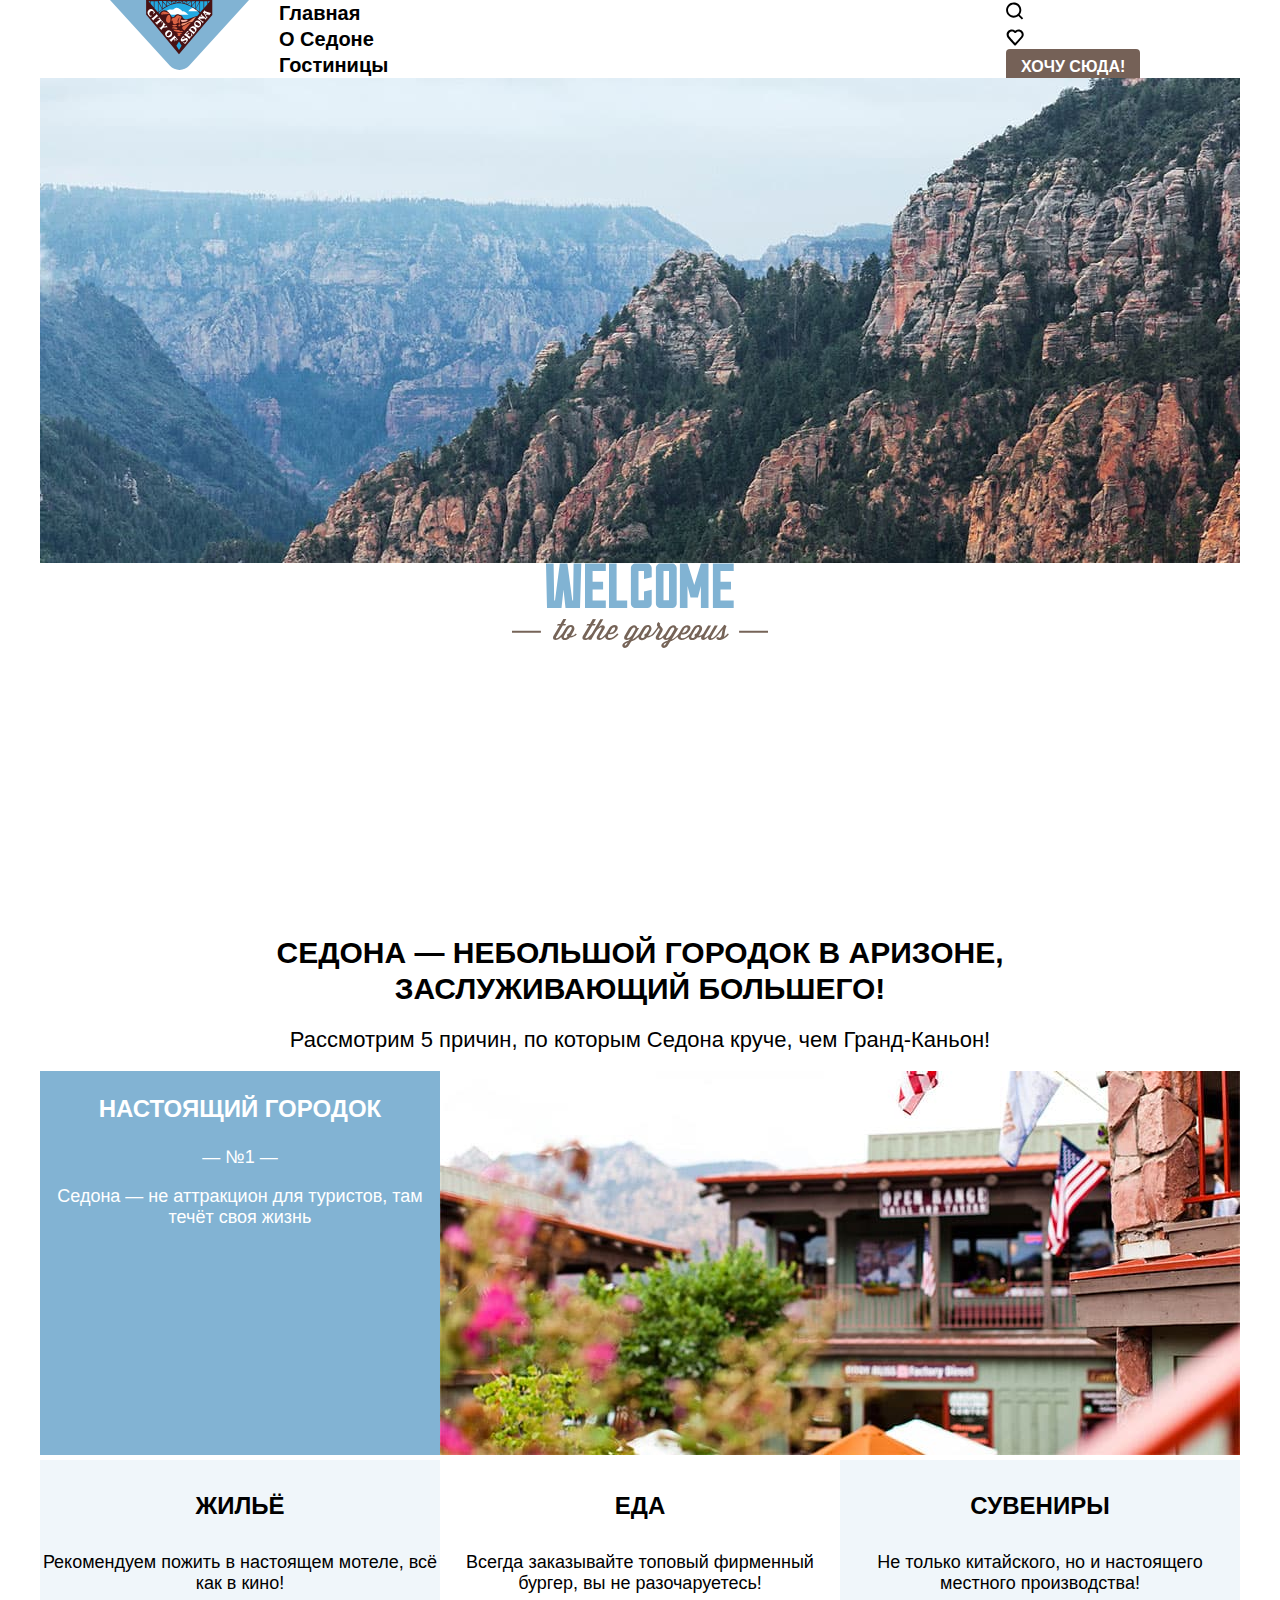
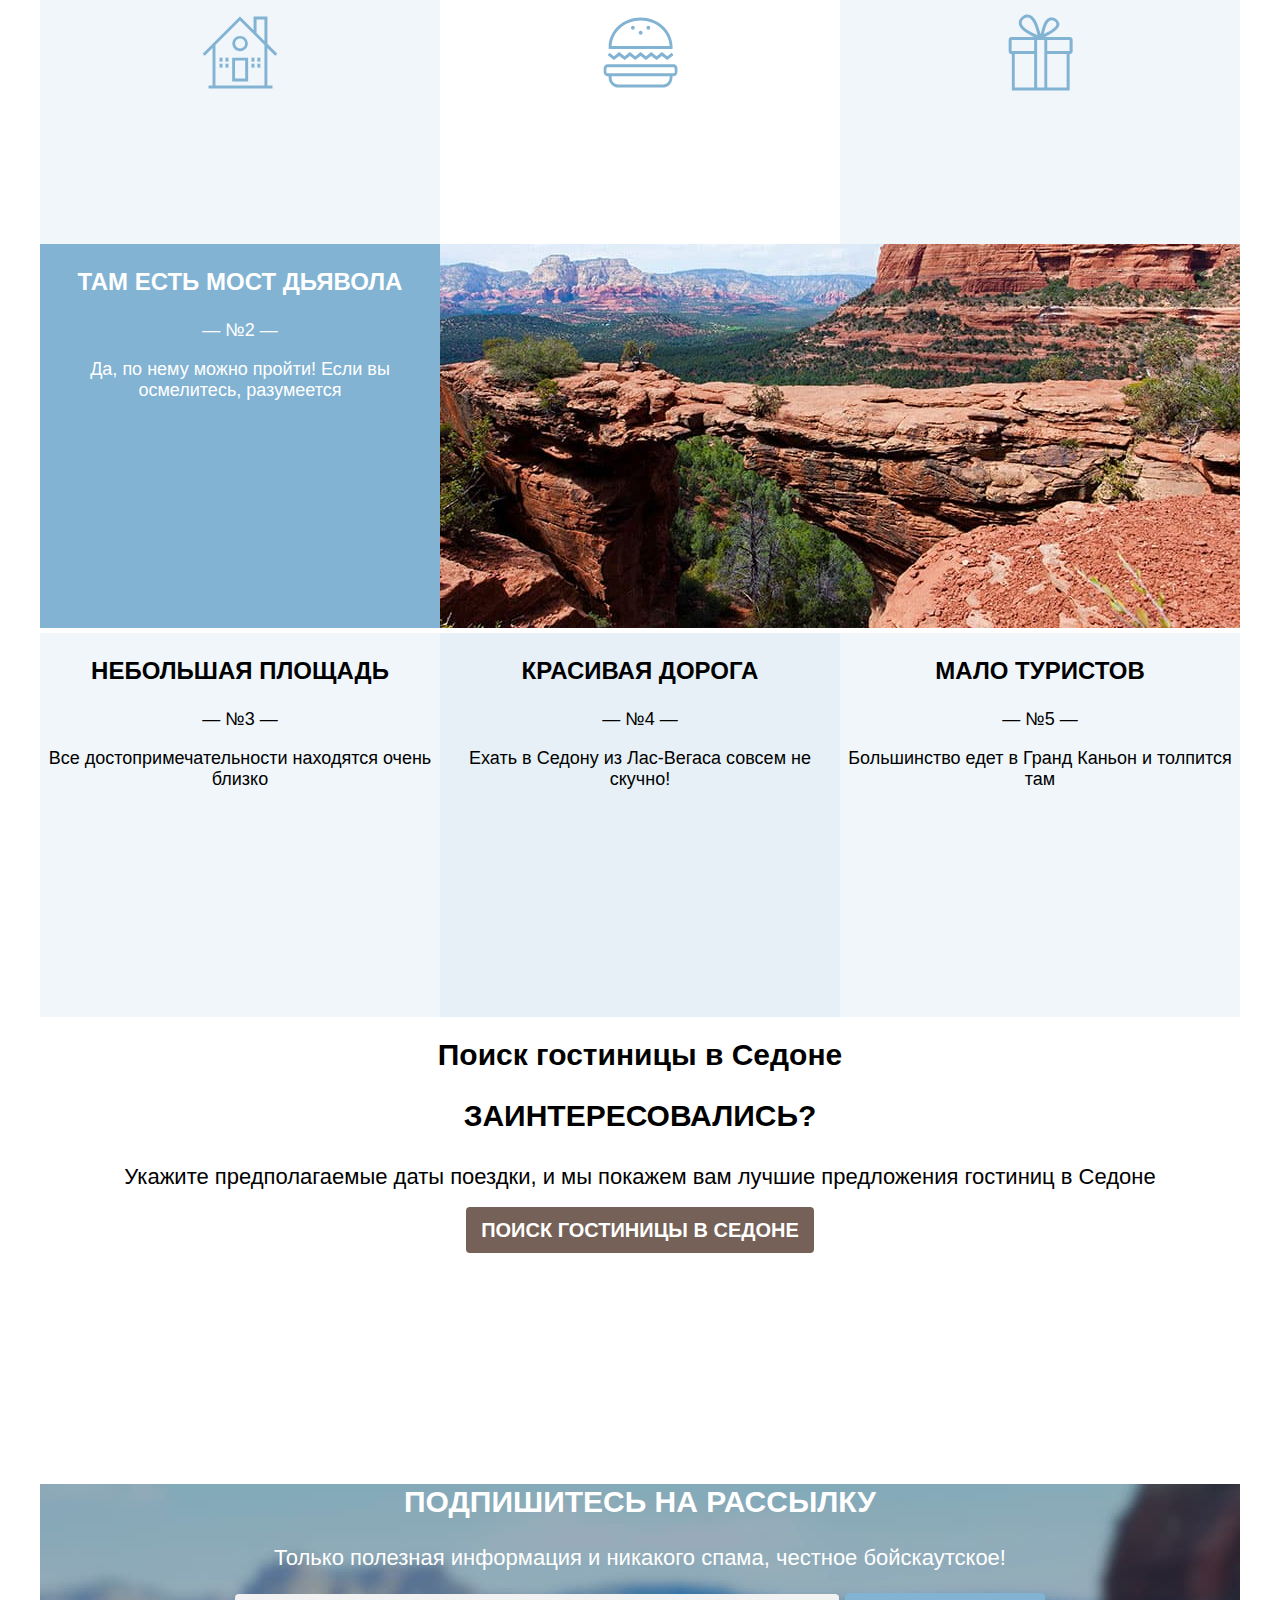
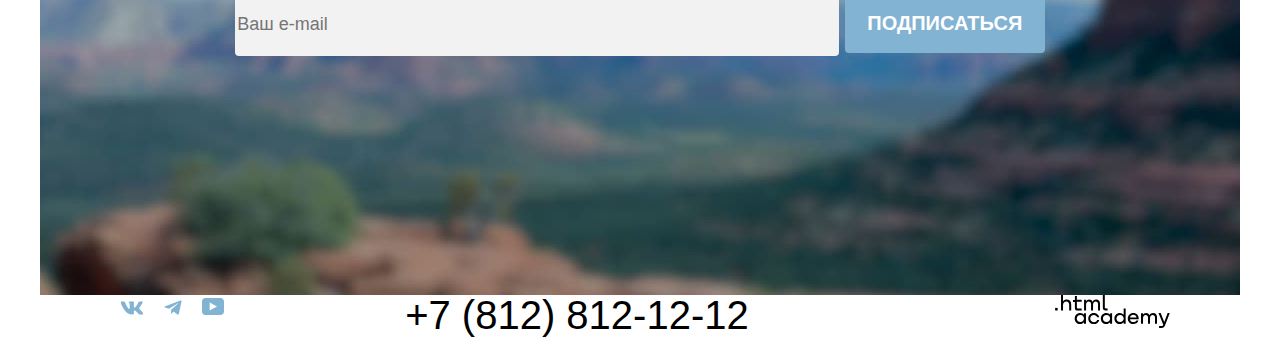
==== 6/index.html @ 169e7629 ":heavy_check_mark: Сборка #6" ====
<!DOCTYPE html>
<html lang="ru">
  <head>
    <meta charset="utf-8">
    <title>HTML Academy: Седона</title>
    <link rel="stylesheet" href="styles/styles.css">
    <base href="https://htmlacademy-htmlcss.github.io/2075847-sedona-34/6/">
</head>
  <body>
  <header class="page-header">
    <nav class="navigation">
      <img class="icon" src="images/logo.svg" width="139" height="70" alt="Иконка Седона">
      <ul class="navigation-list">
        <li class="navigation-item">
          <a class="navigation-link" href="about.html">Главная</a>
        </li>
        <li class="navigation-item">
          <a class="navigation-link" href="about.html">О Седоне</a>
        </li>
        <li class="navigation-item">
          <a class="navigation-link" href="catalog.html">Гостиницы</a>
        </li>
      </ul>
      <ul class="navigation-list navigation-user">
        <li class="navigation-item">
          <a class="navigation-user" href="#">
             <img src="images/search.svg" width="18.05" height="18.1" alt="Поиск">
          </a>
        </li>
        <li class="navigation-item">
          <a class="navigation-user" href="#">
            <img src="images/favorite.svg" width="18.05" height="17" alt="Избранное">
          </a>
        </li>
        <li class="navigation-item">
          <a class="navigation-user-link" href="#">Хочу сюда!</a>
        </li>
      </ul>
    </nav>
  </header>
  <main class="main-container main-index">
    <div class="page-container">
    <img class="logo" src="images/index-background.jpg" width="1200" height="485" alt="Логотип Седона">
    <img class="logo" src="images/welcome.svg" width="458" height="352" alt="Логотип Седона">
    <h1 class="subject">Седона — небольшой городок в Аризоне, <br>заслуживающий большего!</h1>
    <section class="advantages">
    <h2 class="subtitle">Рассмотрим 5 причин, по которым Седона круче, чем Гранд-Каньон!</h2>
      <ul class="advantages-list">
        <div class="block1">
        <li class="advantages-first">
          <h3 class="advantages-title">Настоящий городок</h3>
          <p class="advantages-description">— №1 —</p>
          <p class="advantages-description">Седона — не аттракцион для туристов, там течёт своя жизнь</p>
        </li>
        <li><img class="picture1" src="images/photo-1.jpg" width="800" height="384" alt="Пейзаж городка Седона"></li>
          <section class="benefits">
            <ul class="benefits-list">
              <li class="benefits-first">
                <h4 class="benefits-title">Жильё</h4>
                <p class="benefits-description">Рекомендуем пожить в настоящем мотеле, всё как в кино!</p>
              </li>
              <li class="benefits-second">
                <h4 class="benefits-title">Еда</h4>
                <p class="benefits-description">Всегда заказывайте топовый фирменный бургер, вы не разочаруетесь!</p>
              </li>
              <li class="benefits-third">
                <h4 class="benefits-title">Сувениры</h4>
                <p class="benefits-description">Не только китайского, но и настоящего местного производства!</p>
              </li>
            </ul>
          </section>
      </div>
      <div class="block2">
        <li class="advantages-second">
          <h3 class="advantages-title">Там есть мост дьявола</h3>
          <p class="advantages-description">— №2 —</p>
          <p class="advantages-description">Да, по нему можно пройти! Если вы осмелитесь, разумеется</p>
        </li>
        <li><img class="picture2" src="images/photo-2.jpg" width="800" height="384" alt="Мост дьявола"></li>
      </div>
      <div class=block3>
        <li class="advantages-third">
          <h3 class="advantages-title">Небольшая площадь</h3>
          <p class="advantages-description">— №3 —</p>
          <p class="advantages-description">Все достопримечательности находятся очень близко</p>
        </li>
        <li class="advantages-fourth">
          <h3 class="advantages-title">Красивая дорога</h3>
          <p class="advantages-description">— №4 —</p>
          <p class="advantages-description">Ехать в Седону из Лас-Вегаса совсем не скучно!</p>
        </li>
        <li class="advantages-fifth">
          <h3 class="advantages-title">Мало туристов</h3>
          <p class="advantages-description">— №5 —</p>
          <p class="advantages-description">Большинство едет в Гранд Каньон и толпится там</p>
        </li>
      </div>
      </ul>
    </section>
    <section class="appointment">
      <h2 class="visually-hidden">Поиск гостиницы в Седоне</h2>
      <p class="appointment-caption"><b>Заинтересовались?</b></p>
      <p class="appointment-text">Укажите предполагаемые даты поездки, и мы покажем вам лучшие предложения гостиниц в Седоне</p>
      <a class="appointment-link" href="#">Поиск гостиницы в Седоне</a>
    </section>
    <section class="newsletter">
      <h2 class="newsletter-title">Подпишитесь на рассылку</h2>
      <p class="newsletter-text">Только полезная информация и никакого спама, честное бойскаутское!</p>
      <form class="newsletter-form" action="https://echo.htmlacademy.ru/" method="post">
        <input class="field" placeholder="Ваш e-mail" type="email" name="newsletter-email" id="newsletter-email">
        <button class="button newsletter-button" type="submit">Подписаться</button>
      </form>
    </section>
    </div>
  </main>
  <footer class="page-footer">
    <ul class="footer-list">
      <div class="footer-social">
      <li class="footer-item">
        <a class="button" href="https://vk.com/htmlacademy">
          <img src="images/vk.svg" width="24" height="14" alt="Вконтакте">
        </a>
      </li>
      <li class="footer-item">
        <a class="button" href="https://t.me/htmlacademy">
          <img src="images/telegram.svg" width="18" height="15.1" alt="Телеграм">
        </a>
      </li>
      <li class="footer-item">
        <a class="button" href="https://www.youtube.com/user/htmlacademyru">
          <img src="images/youtube.svg" width="22" height="17" alt="YouTube">
        </a>
      </li>
      </div>
      <li class="footer-contacts">
        <a class="contacts-phone" href="tel.+7(812)812-12-12">+7 (812) 812-12-12</a>
      </li>
      <li class="footer-htmlacademy">
        <a class="htmlacademy-link" href="https://htmlacademy.ru/">
          <img class="htmlacademy-logo" src="images/htmlacademy.svg" width="114.9" height="32.9" alt="Иконка html academy">
        </a>
      </li>
    </ul>
  </footer>
  </body>
</html>
---- 6/styles/styles.css ----
@font-face {
    font-family: "PT Sans";
    font-style: normal;
    font-weight: 400;
    src: url("fonts/pt-sans-regular.woff2") format("woff2");
    font-display: swap;
  }

  @font-face {
    font-family: "PT Sans";
    font-style: normal;
    font-weight: 700;
    src: url("fonts/pt-sans-bold.woff2") format("woff2");
    font-display: swap;
  }

  @font-face {
    font-family: "PT Sans";
    font-style: italic;
    font-weight: 400;
    src: url("fonts/pt-sans-italic.woff2") format("woff2");
    font-display: swap;
  }

  @font-face {
    font-family: "PT Sans";
    font-style: italic;
    font-weight: 700;
    src: url("fonts/pt-sans-bold-italic.woff2") format("woff2");
    font-display: swap;
  }

  html {
    height: 100%;
  }

  body {
    display: flex;
    flex-direction: column;
    min-height: 100%;
    font-family: "PT Sans", sans-serif;
    font-size: 20px;
    line-height: 26px;
    background-color: #ffffff;
    color: #000000;
    margin: 0;
  }

 .navigation {
  display: flex;
  width: 1200px;
  margin: 0 auto;
 }

 .navigation-list {
  margin: 0;
  padding: 0;
 }

 .icon {
  margin-left: 70px;
 }

  .navigation-item {
    font-weight: 700;
    list-style-type: none;
    width: 390px;
    margin-left: 30px;
  }

  .navigation-link {
    text-decoration: none;
    color: #000000;
  }

  .navigation-user {
    font-weight: 700;
    color: #000000;
    list-style-type: none;
    width: 264px;
    margin-left: auto;
  }

  .navigation-user-link {
    font-weight: 700;
    font-size: 16px;
    line-height: 20px;
    background-color: #756157;
    border-radius: 4px;
    color: #ffffff;
    text-decoration: none;
    padding: 15px;
    padding-top: 9px;
    padding-bottom: 8px;
    text-transform: uppercase;
  }

  .main-container {
    flex-grow: 1;
  }

  .page-container {
    width: 1200px;
    margin: 0 auto;
  }

  .logo {
    display: block;
    margin: 0 auto;
  }

  .subject {
    font-weight: 700;
    font-size: 30px;
    line-height: 36px;
    text-transform: uppercase;
    text-align: center;
  }

  .subtitle {
    font-weight: 400;
    font-size: 22px;
    line-height: 26px;
    text-align: center;
    text-transform: none;
  }

  .advantages-title {
    font-weight: 700;
    font-size: 24px;
    line-height: 28px;
    text-transform: uppercase;
  }


  .advantages-list {
    font-weight: 400;
    font-size: 18px;
    line-height: 21px;
    text-align: center;
    list-style-type: none;
    width: 400px;
    margin: 0;
    padding: 0;
  }

  .block1 {
    display: flex;
    width: 1200px;
    flex-wrap: wrap;
  }

  .block2 {
    display: flex;
    width: 1200px;
  }

  .block3 {
    display: flex;
    width: 1200px;
  }

  .benefits-list {
    font-weight: 400;
    font-size: 18px;
    line-height: 21px;
    text-align: center;
    list-style-type: none;
    display: flex;
    width: 1200px;
    justify-content: space-between;
    margin: 0;
    padding: 0;
  }

  .benefits-title {
    font-weight: 700;
    font-size: 24px;
    line-height: 28px;
    text-transform: uppercase;
  }

  .advantages-first {
    width: 400px;
    height: 384px;
    background-color: #82B3D3;
    color: #ffffff;
  }

  .advantages-second {
    width: 400px;
    height: 384px;
    background-color: #82B3D3;
    color: #ffffff;
  }

  .advantages-third {
    width: 400px;
    height: 384px;
    background-color: rgba(131, 179, 211, 0.12);
  }

  .advantages-fourth {
    width: 400px;
    height: 384px;
    background-color: rgba(131, 179, 211, 0.2);
  }

  .advantages-fifth {
    width: 400px;
    height: 384px;
    background-color: rgba(131, 179, 211, 0.12);
  }

  .benefits-first {
    background-image: url("../images/house.svg");
    background-color:rgba(131, 179, 211, 0.12);
    background-repeat: no-repeat;
    background-position: center;
    width: 400px;
    height: 384px;
  }

  .benefits-second {
    background-image: url("../images/food.svg");
    background-repeat: no-repeat;
    background-position: center;
    width: 400px;
    height: 384px;
  }

  .benefits-third {
    background-image: url("../images/box.svg");
    background-repeat: no-repeat;
    background-position: center;
    width: 400px;
    height: 384px;
  }

  .benefits-third {
    background-color: rgba(131, 179, 211, 0.12);
  }

  .appointment {
    width: 1200px;
    height: 417px;
    text-align: center;
  }

  .appointment-caption {
    font-weight: 700;
    font-size: 30px;
    line-height: 36px;
    text-transform: uppercase;
  }

  .appointment-text {
    font-weight: 400;
    font-size: 22px;
    line-height: 26px;
  }

  .appointment-link {
    font-weight: 700;
    line-height: 36px;
    text-transform: uppercase;
    width: 574px;
    height: 60px;
    background-color: #756157;
    color: #ffffff;
    text-decoration: none;
    padding: 15px;
    padding-top: 12px;
    padding-bottom: 12px;
    border-radius: 4px;
  }

  .newsletter {
    color: #ffffff;
    width: 1200px;
    height: 411px;
    text-align: center;
    background-image: url(../images/background.jpg);
  }

  .newsletter-title {
    font-weight: 700;
    font-size: 30px;
    line-height: 36px;
    text-transform: uppercase;
  }

  .newsletter-text {
    font-weight: 400;
    font-size: 22px;
    line-height: 26px;
  }

  .field {
    width: 600px;
    height: 60px;
    font-weight: 400;
    font-size: 18px;
    line-height: 21px;
    border-radius: 4px;
    border: none;
    background-color: #F2F2F2;
  }

  .newsletter-button {
    font-weight: 700;
    font-size: 20px;
    line-height: 36px;
    background: #82B3D3;
    color: #ffffff;
    border-radius: 4px;
    border: none;
    text-transform: uppercase;
    width: 200px;
    height: 60px;
  }

  .footer-list {
    display: flex;
    width: 1200px;
    margin: 0 auto;
    padding: 0;
  }

  .footer-item {
    list-style-type: none;
  }

  .footer-social {
    display: flex;
    width: 142px;
    margin-left: 70px;
  }

  .footer-item {
    padding: 0 10px;
  }

  .footer-contacts {
    display: block;
    margin: auto;
    list-style-type: none;
    font-weight: 400;
    font-size: 40px;
    line-height: 40px;
  }

  .contacts-phone {
    color: #000000;
    text-decoration: none;
  }

  .footer-htmlacademy {
    margin-left: auto;
    margin-right: 70px;
    width: 115px;
    list-style-type: none;
  }
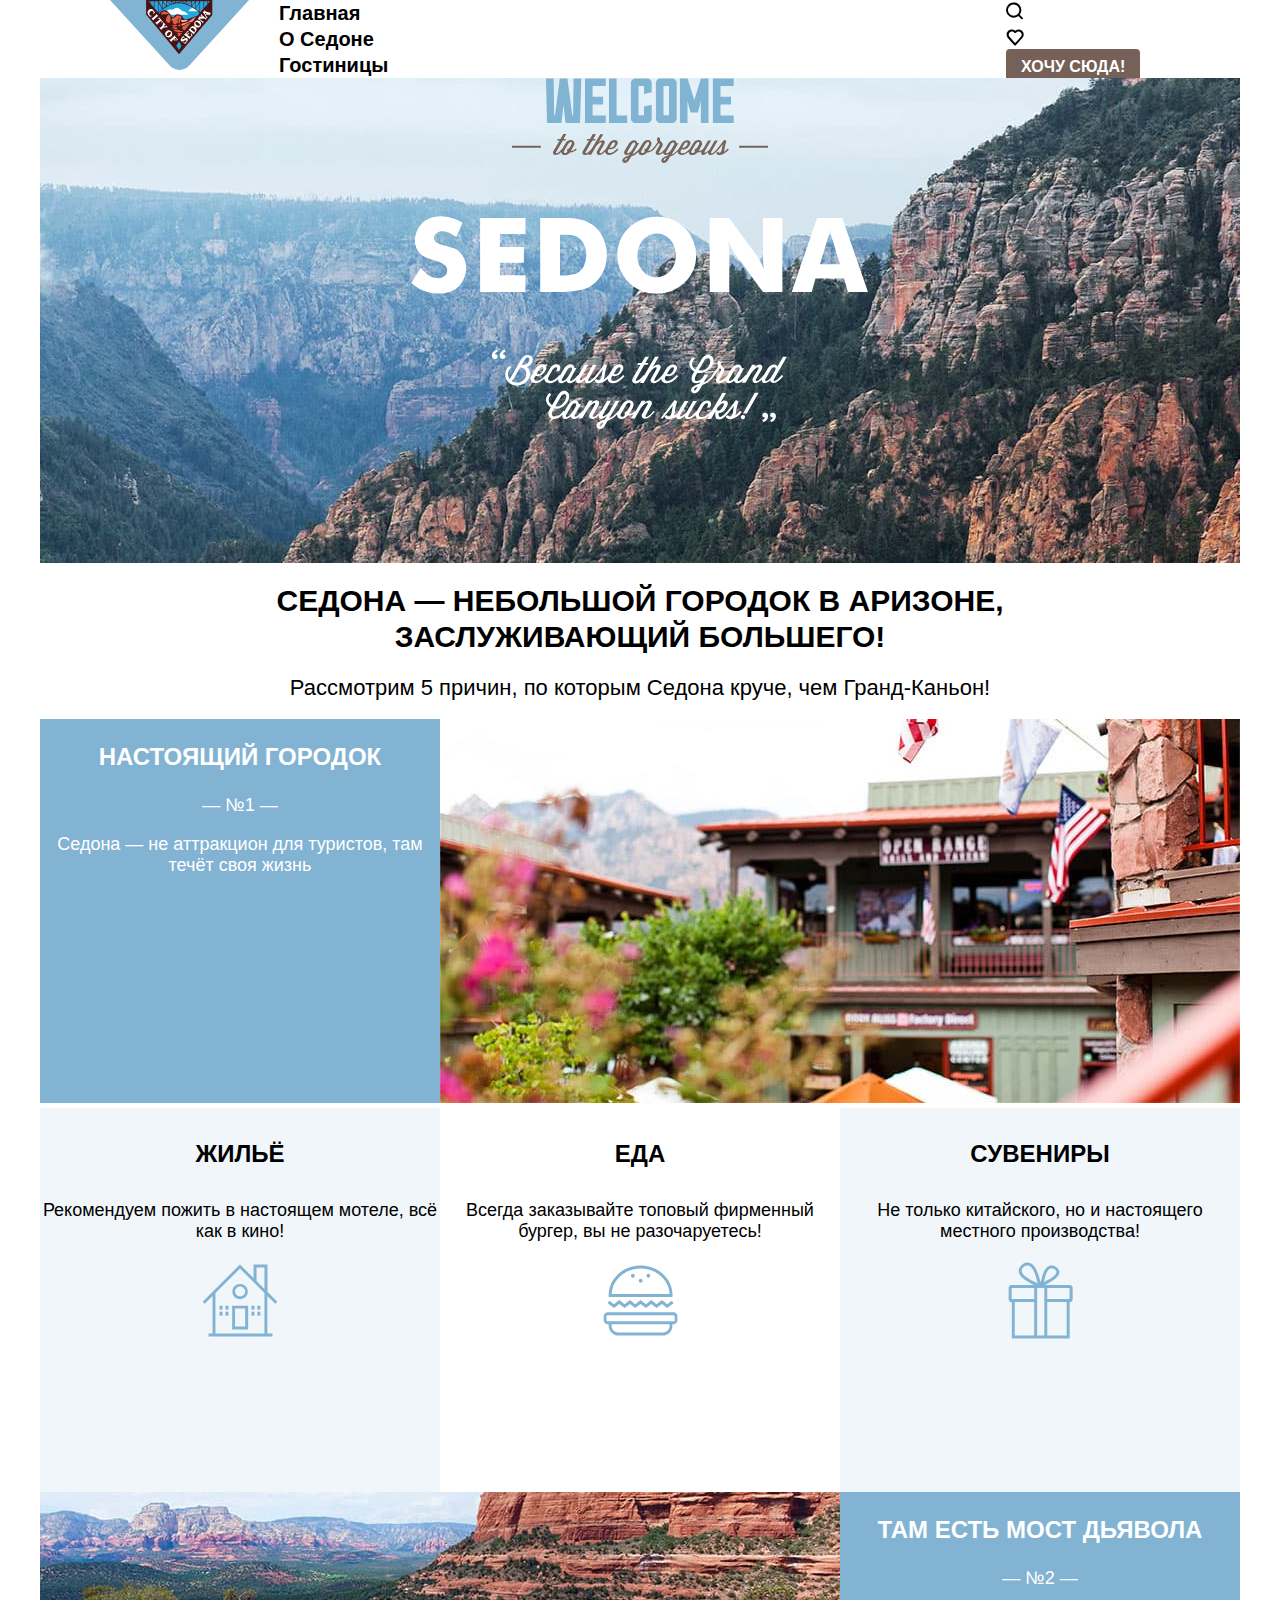
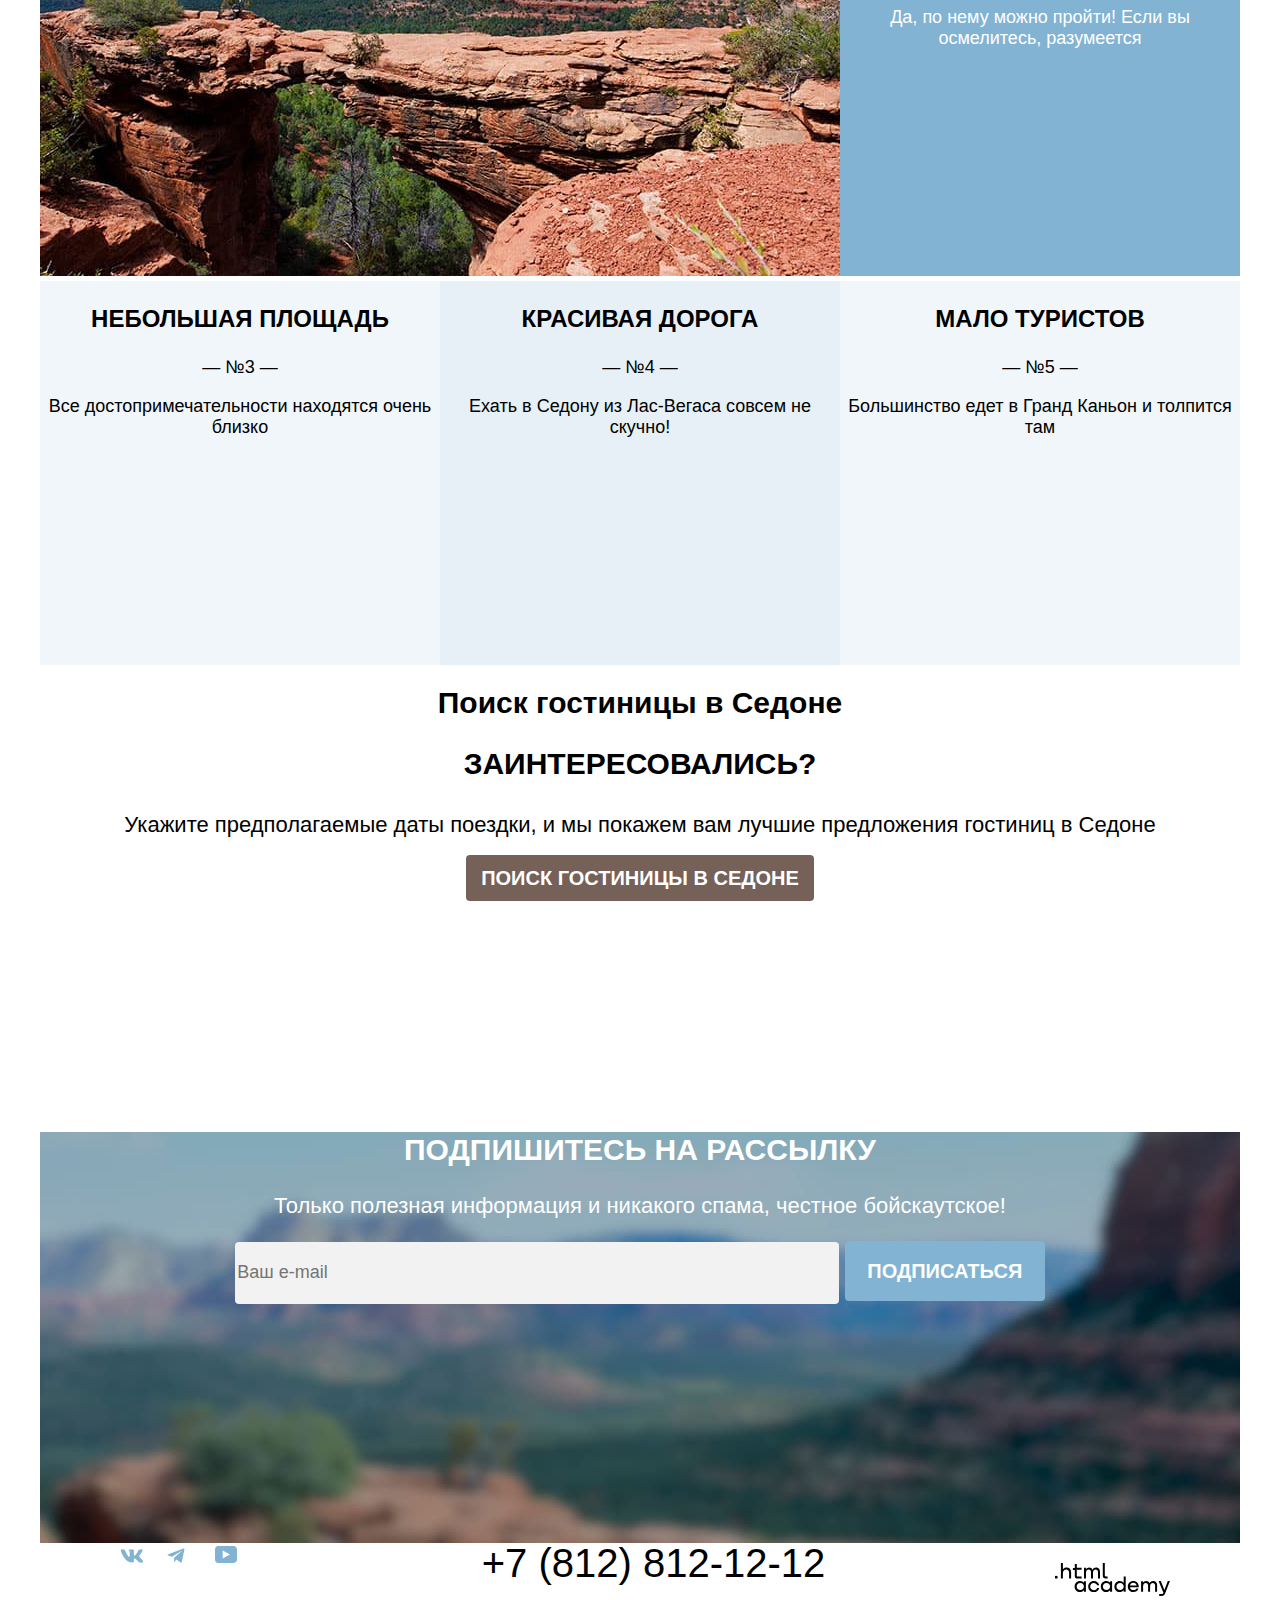
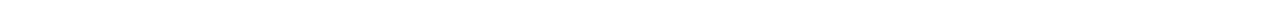
==== commit 2b635196: ":heavy_check_mark: Сборка #6" ====
--- a/6/index.html
+++ b/6/index.html
@@ -24,12 +24,12 @@
       <ul class="navigation-list navigation-user">
         <li class="navigation-item">
           <a class="navigation-user" href="#">
-             <img src="images/search.svg" width="18.05" height="18.1" alt="Поиск">
+             <img src="images/search.svg" width="18" height="18" alt="Поиск">
           </a>
         </li>
         <li class="navigation-item">
           <a class="navigation-user" href="#">
-            <img src="images/favorite.svg" width="18.05" height="17" alt="Избранное">
+            <img src="images/favorite.svg" width="18" height="17" alt="Избранное">
           </a>
         </li>
         <li class="navigation-item">
@@ -40,45 +40,41 @@
   </header>
   <main class="main-container main-index">
     <div class="page-container">
-    <img class="logo" src="images/index-background.jpg" width="1200" height="485" alt="Логотип Седона">
-    <img class="logo" src="images/welcome.svg" width="458" height="352" alt="Логотип Седона">
+      <div class="logo-container">
+        <img class="logo" src="images/welcome.svg" width="458" height="352" alt="Логотип Седона">
+      </div>
     <h1 class="subject">Седона — небольшой городок в Аризоне, <br>заслуживающий большего!</h1>
     <section class="advantages">
     <h2 class="subtitle">Рассмотрим 5 причин, по которым Седона круче, чем Гранд-Каньон!</h2>
       <ul class="advantages-list">
-        <div class="block1">
         <li class="advantages-first">
           <h3 class="advantages-title">Настоящий городок</h3>
           <p class="advantages-description">— №1 —</p>
           <p class="advantages-description">Седона — не аттракцион для туристов, там течёт своя жизнь</p>
         </li>
-        <li><img class="picture1" src="images/photo-1.jpg" width="800" height="384" alt="Пейзаж городка Седона"></li>
-          <section class="benefits">
-            <ul class="benefits-list">
-              <li class="benefits-first">
-                <h4 class="benefits-title">Жильё</h4>
-                <p class="benefits-description">Рекомендуем пожить в настоящем мотеле, всё как в кино!</p>
-              </li>
-              <li class="benefits-second">
-                <h4 class="benefits-title">Еда</h4>
-                <p class="benefits-description">Всегда заказывайте топовый фирменный бургер, вы не разочаруетесь!</p>
-              </li>
-              <li class="benefits-third">
-                <h4 class="benefits-title">Сувениры</h4>
-                <p class="benefits-description">Не только китайского, но и настоящего местного производства!</p>
-              </li>
-            </ul>
-          </section>
-      </div>
-      <div class="block2">
+        <li>
+          <img class="picture1" src="images/photo-1.jpg" width="800" height="384" alt="Пейзаж городка Седона">
+        </li>
+        <li class="benefits-first">
+          <h4 class="benefits-title">Жильё</h4>
+          <p class="benefits-description">Рекомендуем пожить в настоящем мотеле, всё как в кино!</p>
+        </li>
+        <li class="benefits-second">
+          <h4 class="benefits-title">Еда</h4>
+          <p class="benefits-description">Всегда заказывайте топовый фирменный бургер, вы не разочаруетесь!</p>
+        </li>
+          <li class="benefits-third">
+          <h4 class="benefits-title">Сувениры</h4>
+          <p class="benefits-description">Не только китайского, но и настоящего местного производства!</p>
+        </li>
+        <li>
+          <img class="picture2" src="images/photo-2.jpg" width="800" height="384" alt="Мост дьявола">
+        </li>
         <li class="advantages-second">
           <h3 class="advantages-title">Там есть мост дьявола</h3>
           <p class="advantages-description">— №2 —</p>
           <p class="advantages-description">Да, по нему можно пройти! Если вы осмелитесь, разумеется</p>
         </li>
-        <li><img class="picture2" src="images/photo-2.jpg" width="800" height="384" alt="Мост дьявола"></li>
-      </div>
-      <div class=block3>
         <li class="advantages-third">
           <h3 class="advantages-title">Небольшая площадь</h3>
           <p class="advantages-description">— №3 —</p>
@@ -94,7 +90,6 @@
           <p class="advantages-description">— №5 —</p>
           <p class="advantages-description">Большинство едет в Гранд Каньон и толпится там</p>
         </li>
-      </div>
       </ul>
     </section>
     <section class="appointment">
@@ -114,33 +109,33 @@
     </div>
   </main>
   <footer class="page-footer">
-    <ul class="footer-list">
-      <div class="footer-social">
-      <li class="footer-item">
-        <a class="button" href="https://vk.com/htmlacademy">
-          <img src="images/vk.svg" width="24" height="14" alt="Вконтакте">
+    <div class="footer-container">
+      <ul class="footer-list">
+        <li class="footer-item">
+          <a class="button" href="https://vk.com/htmlacademy">
+            <img src="images/vk.svg" width="24" height="14" alt="Вконтакте">
+          </a>
+        </li>
+        <li class="footer-item">
+          <a class="button" href="https://t.me/htmlacademy">
+            <img src="images/telegram.svg" width="18" height="15" alt="Телеграм">
+          </a>
+        </li>
+        <li class="footer-item">
+          <a class="button" href="https://www.youtube.com/user/htmlacademyru">
+            <img src="images/youtube.svg" width="22" height="17" alt="YouTube">
+          </a>
+        </li>
+      </ul>
+      <p class="footer-contacts">
+        <a class="contacts-phone" href="tel.+7(812)812-12-12">+7 (812) 812-12-12</a>
+      </p>
+      <p class="footer-htmlacademy">
+        <a class="htmlacademy-link" href="https://htmlacademy.ru/">
+          <img class="htmlacademy-logo" src="images/htmlacademy.svg" width="115" height="33" alt="Иконка html academy">
         </a>
-      </li>
-      <li class="footer-item">
-        <a class="button" href="https://t.me/htmlacademy">
-          <img src="images/telegram.svg" width="18" height="15.1" alt="Телеграм">
-        </a>
-      </li>
-      <li class="footer-item">
-        <a class="button" href="https://www.youtube.com/user/htmlacademyru">
-          <img src="images/youtube.svg" width="22" height="17" alt="YouTube">
-        </a>
-      </li>
-      </div>
-      <li class="footer-contacts">
-        <a class="contacts-phone" href="tel.+7(812)812-12-12">+7 (812) 812-12-12</a>
-      </li>
-      <li class="footer-htmlacademy">
-        <a class="htmlacademy-link" href="https://htmlacademy.ru/">
-          <img class="htmlacademy-logo" src="images/htmlacademy.svg" width="114.9" height="32.9" alt="Иконка html academy">
-        </a>
-      </li>
-    </ul>
+      </p>
+    </div>
   </footer>
   </body>
 </html>
--- a/6/styles/styles.css
+++ b/6/styles/styles.css
@@ -104,6 +104,12 @@
     margin: 0 auto;
   }
 
+  .logo-container {
+    background-image: url(../images/index-background.jpg);
+    background-repeat: no-repeat;
+    height: 485px;
+  }
+
   .logo {
     display: block;
     margin: 0 auto;
@@ -139,38 +145,11 @@
     line-height: 21px;
     text-align: center;
     list-style-type: none;
-    width: 400px;
+    display: flex;
+    width: 1200px;
     margin: 0;
     padding: 0;
-  }
-
-  .block1 {
-    display: flex;
-    width: 1200px;
     flex-wrap: wrap;
-  }
-
-  .block2 {
-    display: flex;
-    width: 1200px;
-  }
-
-  .block3 {
-    display: flex;
-    width: 1200px;
-  }
-
-  .benefits-list {
-    font-weight: 400;
-    font-size: 18px;
-    line-height: 21px;
-    text-align: center;
-    list-style-type: none;
-    display: flex;
-    width: 1200px;
-    justify-content: space-between;
-    margin: 0;
-    padding: 0;
   }
 
   .benefits-title {
@@ -233,12 +212,9 @@
     background-image: url("../images/box.svg");
     background-repeat: no-repeat;
     background-position: center;
-    width: 400px;
-    height: 384px;
-  }
-
-  .benefits-third {
     background-color: rgba(131, 179, 211, 0.12);
+    width: 400px;
+    height: 384px;
   }
 
   .appointment {
@@ -320,43 +296,43 @@
     height: 60px;
   }
 
+  .footer-container {
+    width: 1200px;
+    display: flex;
+    margin: 0 auto;
+  }
+
   .footer-list {
     display: flex;
-    width: 1200px;
-    margin: 0 auto;
+    margin: 0;
     padding: 0;
-  }
-
-  .footer-item {
-    list-style-type: none;
-  }
-
-  .footer-social {
-    display: flex;
     width: 142px;
     margin-left: 70px;
   }
 
   .footer-item {
+    list-style-type: none;
+    width: 142px;
     padding: 0 10px;
   }
 
   .footer-contacts {
-    display: block;
-    margin: auto;
+    width: 720px;
     list-style-type: none;
     font-weight: 400;
     font-size: 40px;
     line-height: 40px;
+    margin: 0 auto;
+    text-align: center;
   }
 
   .contacts-phone {
+    margin: 0 auto;
     color: #000000;
     text-decoration: none;
   }
 
   .footer-htmlacademy {
-    margin-left: auto;
     margin-right: 70px;
     width: 115px;
     list-style-type: none;
